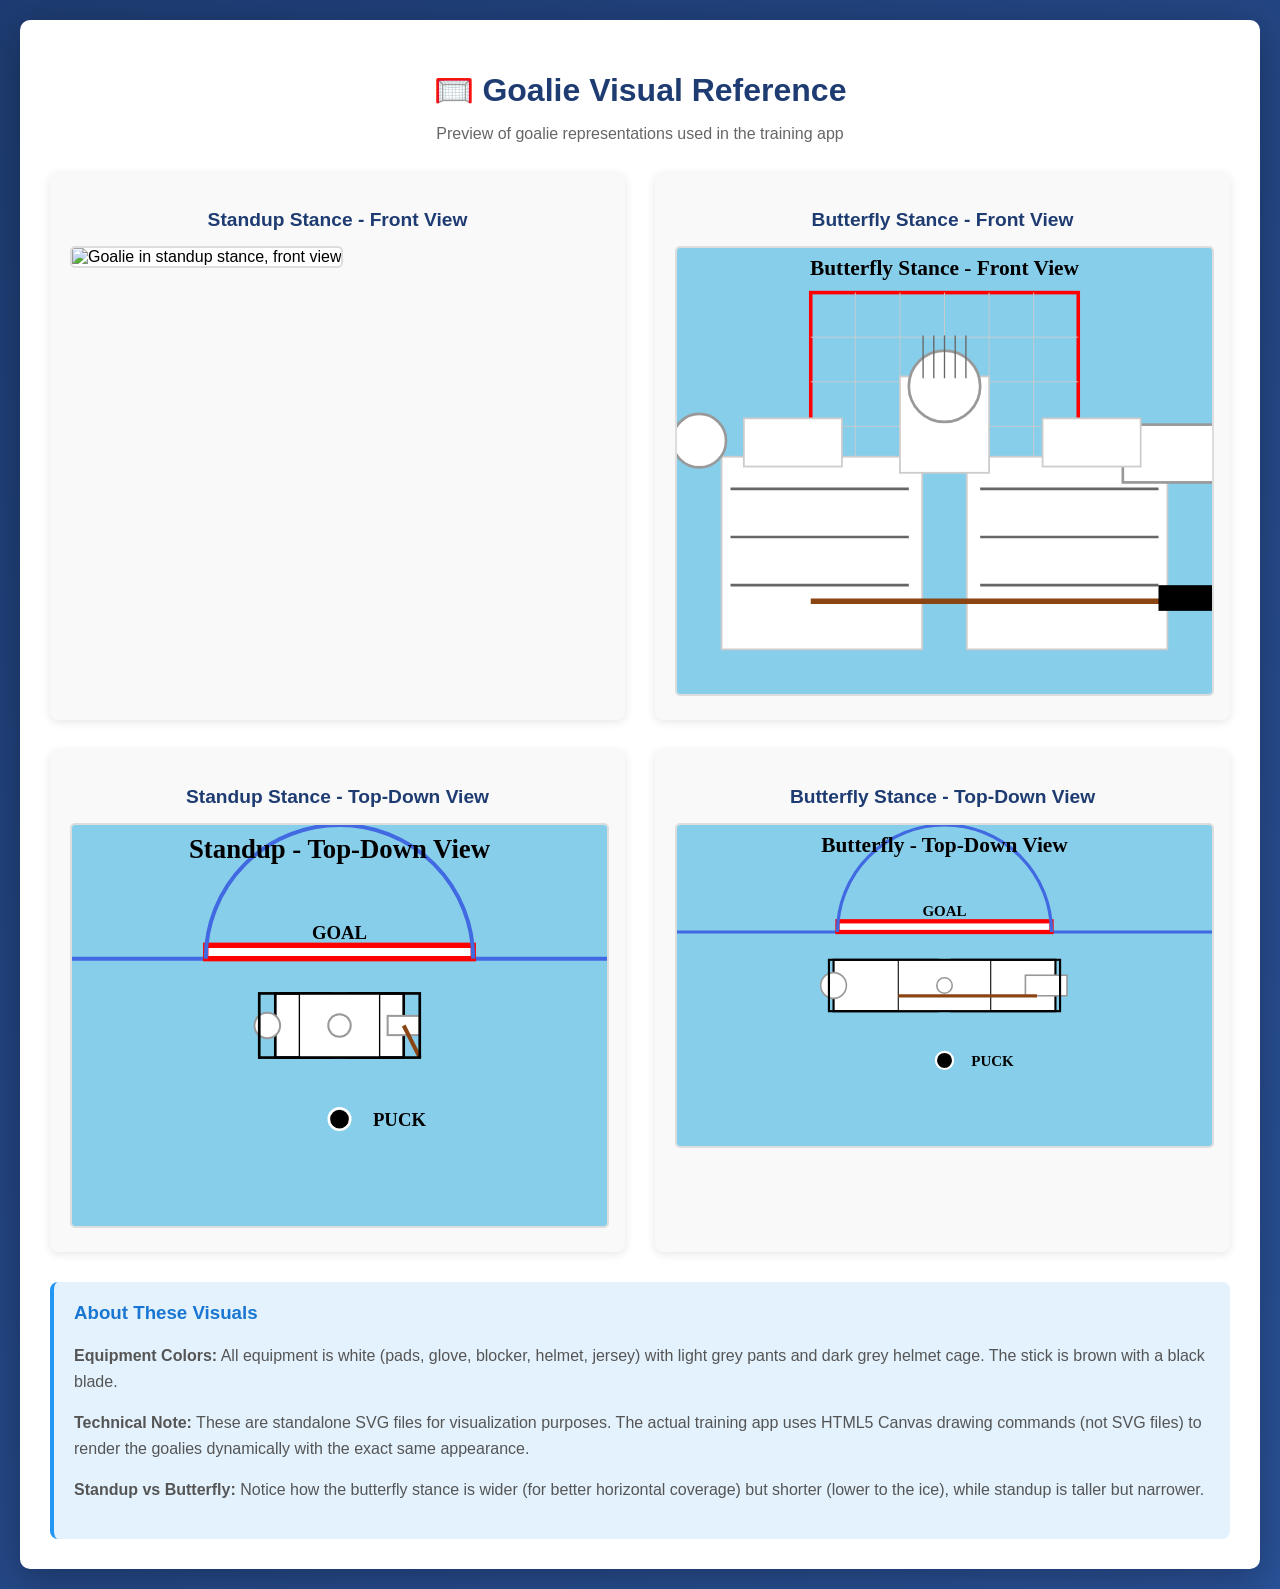
==== view-goalies.html @ 2c3d7a48 "Update goalie to all-white equipment and add SVG visualizations Change goalie equipment colors to tr" ====
<!DOCTYPE html>
<html lang="en">
<head>
    <meta charset="UTF-8">
    <meta name="viewport" content="width=device-width, initial-scale=1.0">
    <title>Goalie Visuals - Preview</title>
    <style>
        body {
            font-family: Arial, sans-serif;
            background: linear-gradient(135deg, #1e3c72 0%, #2a5298 100%);
            padding: 20px;
            margin: 0;
        }

        .container {
            max-width: 1400px;
            margin: 0 auto;
            background: white;
            border-radius: 10px;
            padding: 30px;
            box-shadow: 0 10px 40px rgba(0,0,0,0.3);
        }

        h1 {
            text-align: center;
            color: #1e3c72;
            margin-bottom: 10px;
        }

        .subtitle {
            text-align: center;
            color: #666;
            margin-bottom: 30px;
        }

        .grid {
            display: grid;
            grid-template-columns: 1fr 1fr;
            gap: 30px;
            margin-bottom: 30px;
        }

        .svg-container {
            background: #f9f9f9;
            border-radius: 8px;
            padding: 20px;
            box-shadow: 0 2px 10px rgba(0,0,0,0.1);
        }

        .svg-container h2 {
            text-align: center;
            color: #1e3c72;
            margin-bottom: 15px;
            font-size: 1.2em;
        }

        .svg-container img {
            width: 100%;
            height: auto;
            border: 2px solid #ddd;
            border-radius: 5px;
            background: white;
        }

        .note {
            background: #e3f2fd;
            padding: 20px;
            border-radius: 8px;
            border-left: 4px solid #2196F3;
            margin-top: 20px;
        }

        .note h3 {
            color: #1976D2;
            margin-top: 0;
        }

        .note p {
            color: #555;
            line-height: 1.6;
        }

        @media (max-width: 1024px) {
            .grid {
                grid-template-columns: 1fr;
            }
        }
    </style>
</head>
<body>
    <div class="container">
        <h1>🥅 Goalie Visual Reference</h1>
        <p class="subtitle">Preview of goalie representations used in the training app</p>

        <div class="grid">
            <div class="svg-container">
                <h2>Standup Stance - Front View</h2>
                <img src="goalie-standup-front.svg" alt="Goalie in standup stance, front view">
            </div>

            <div class="svg-container">
                <h2>Butterfly Stance - Front View</h2>
                <img src="goalie-butterfly-front.svg" alt="Goalie in butterfly stance, front view">
            </div>

            <div class="svg-container">
                <h2>Standup Stance - Top-Down View</h2>
                <img src="goalie-standup-top.svg" alt="Goalie in standup stance, top-down view">
            </div>

            <div class="svg-container">
                <h2>Butterfly Stance - Top-Down View</h2>
                <img src="goalie-butterfly-top.svg" alt="Goalie in butterfly stance, top-down view">
            </div>
        </div>

        <div class="note">
            <h3>About These Visuals</h3>
            <p>
                <strong>Equipment Colors:</strong> All equipment is white (pads, glove, blocker, helmet, jersey)
                with light grey pants and dark grey helmet cage. The stick is brown with a black blade.
            </p>
            <p>
                <strong>Technical Note:</strong> These are standalone SVG files for visualization purposes.
                The actual training app uses HTML5 Canvas drawing commands (not SVG files) to render the
                goalies dynamically with the exact same appearance.
            </p>
            <p>
                <strong>Standup vs Butterfly:</strong> Notice how the butterfly stance is wider (for better
                horizontal coverage) but shorter (lower to the ice), while standup is taller but narrower.
            </p>
        </div>
    </div>
</body>
</html>
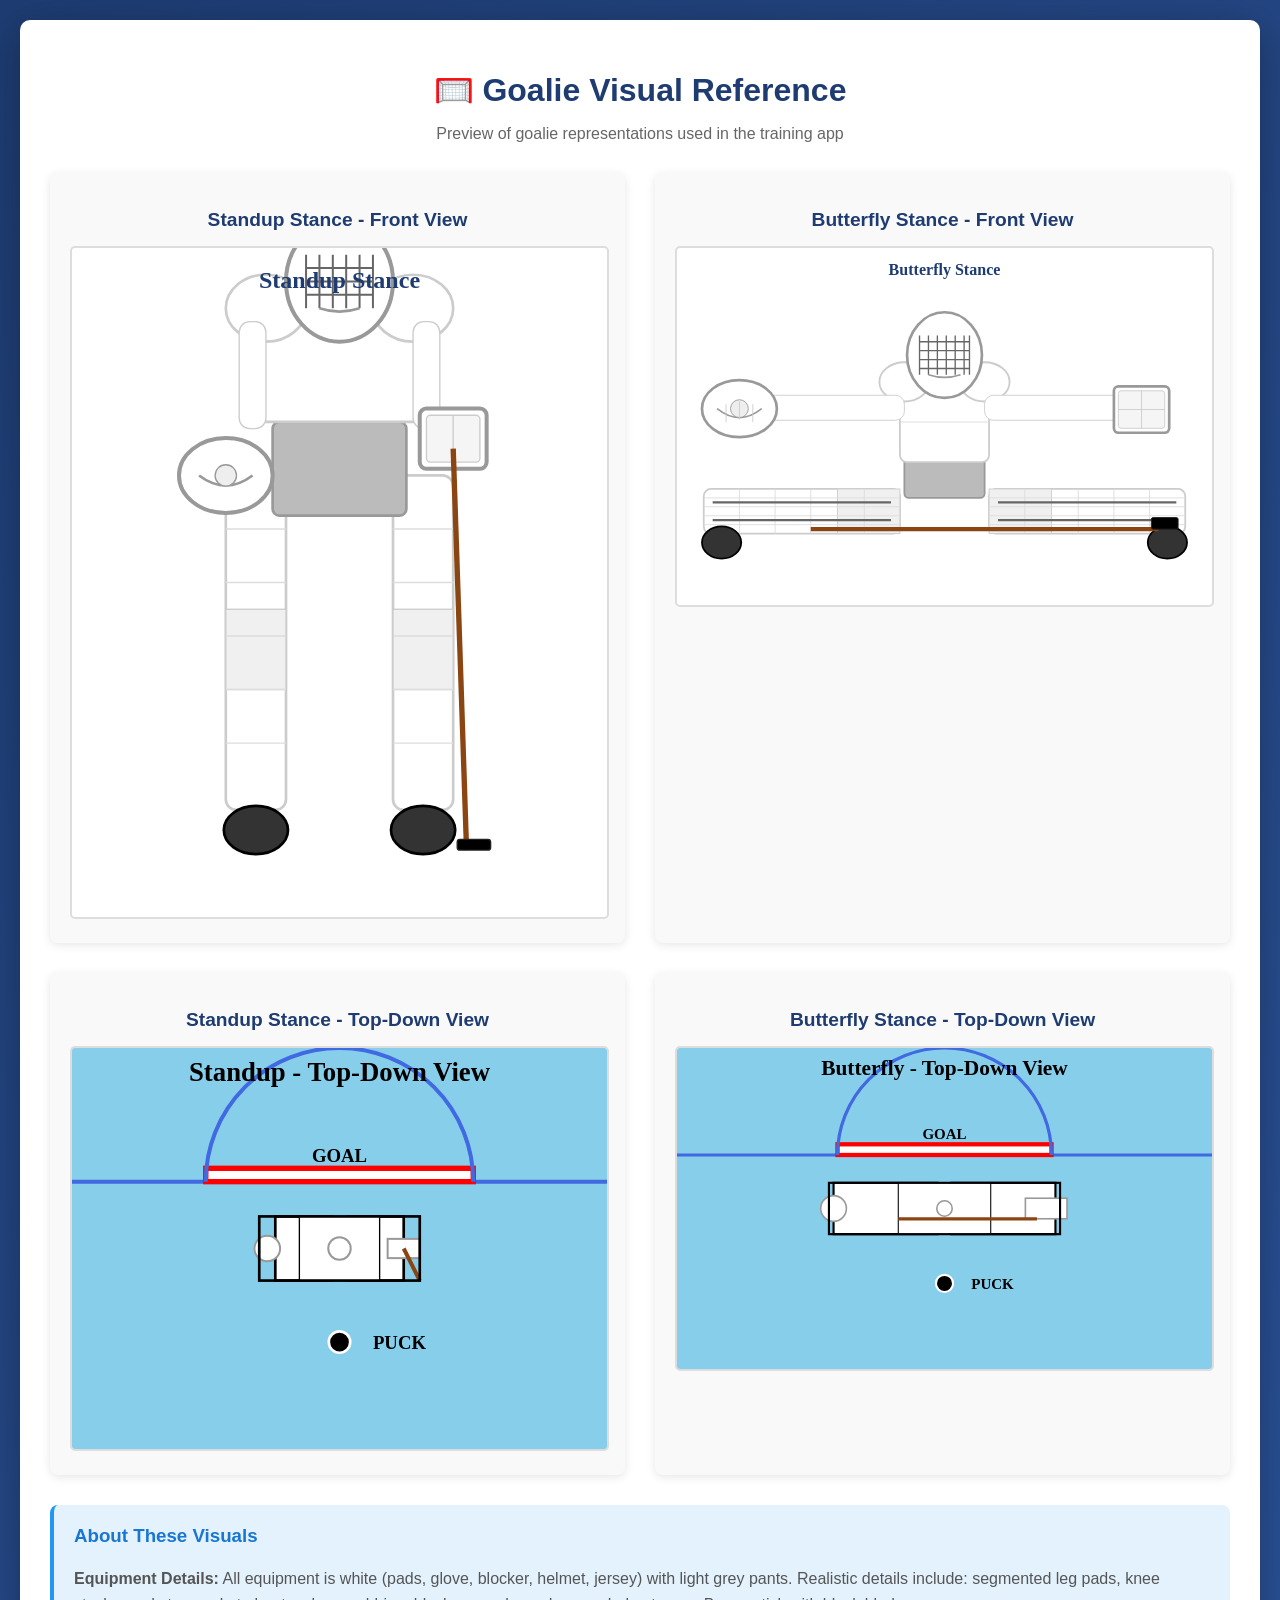
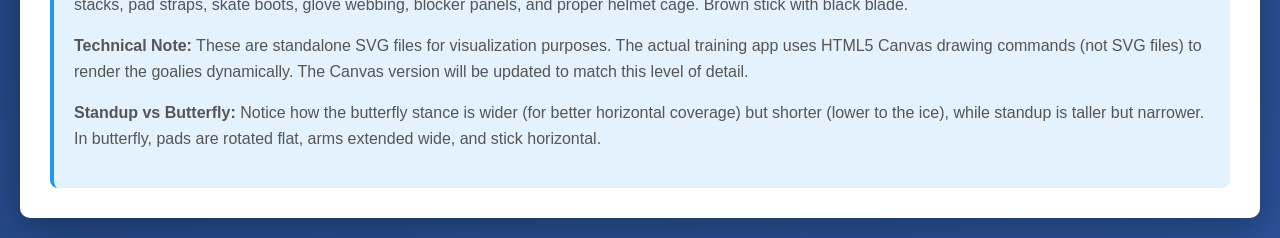
==== commit 7b7a4c60: "Add realistic goalie visuals with proper equipment representation Replace basic geometric shapes wit" ====
--- a/view-goalies.html
+++ b/view-goalies.html
@@ -117,17 +117,19 @@
         <div class="note">
             <h3>About These Visuals</h3>
             <p>
-                <strong>Equipment Colors:</strong> All equipment is white (pads, glove, blocker, helmet, jersey)
-                with light grey pants and dark grey helmet cage. The stick is brown with a black blade.
+                <strong>Equipment Details:</strong> All equipment is white (pads, glove, blocker, helmet, jersey)
+                with light grey pants. Realistic details include: segmented leg pads, knee stacks, pad straps,
+                skate boots, glove webbing, blocker panels, and proper helmet cage. Brown stick with black blade.
             </p>
             <p>
                 <strong>Technical Note:</strong> These are standalone SVG files for visualization purposes.
                 The actual training app uses HTML5 Canvas drawing commands (not SVG files) to render the
-                goalies dynamically with the exact same appearance.
+                goalies dynamically. The Canvas version will be updated to match this level of detail.
             </p>
             <p>
                 <strong>Standup vs Butterfly:</strong> Notice how the butterfly stance is wider (for better
                 horizontal coverage) but shorter (lower to the ice), while standup is taller but narrower.
+                In butterfly, pads are rotated flat, arms extended wide, and stick horizontal.
             </p>
         </div>
     </div>
